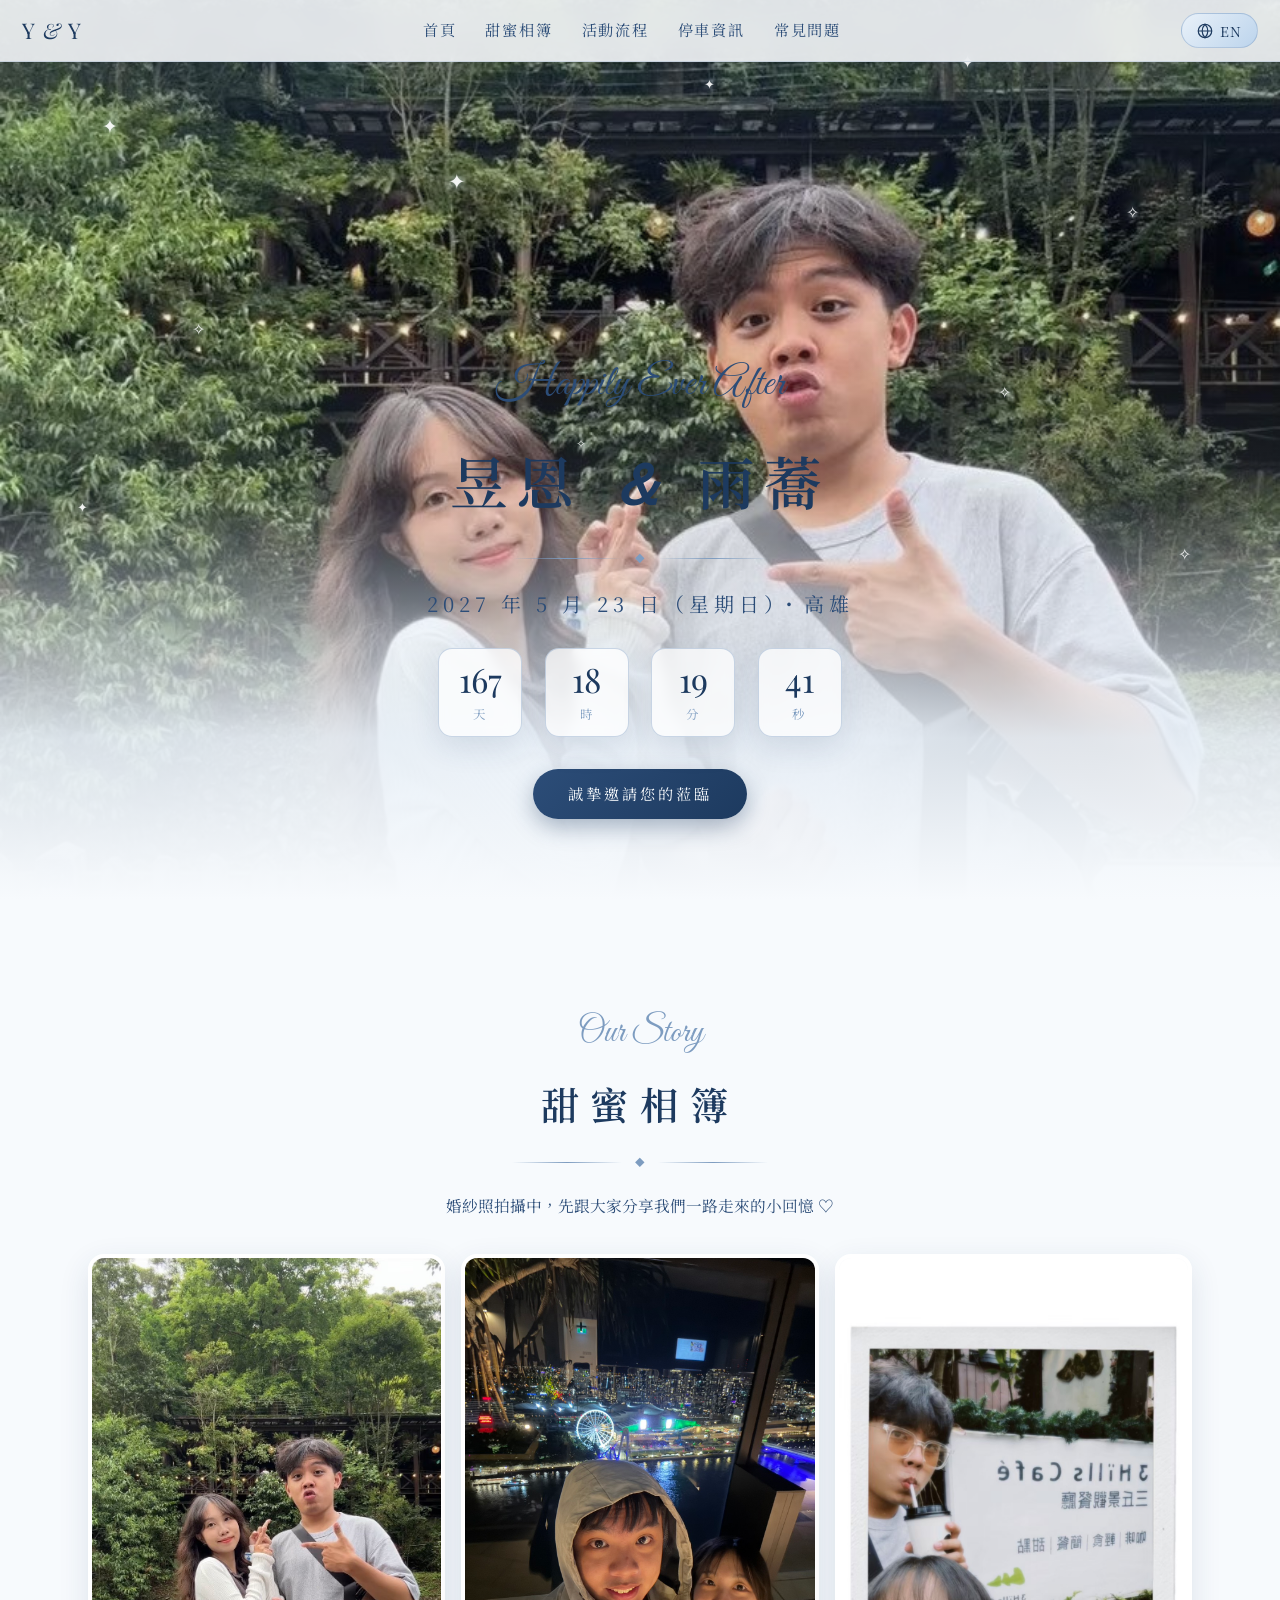
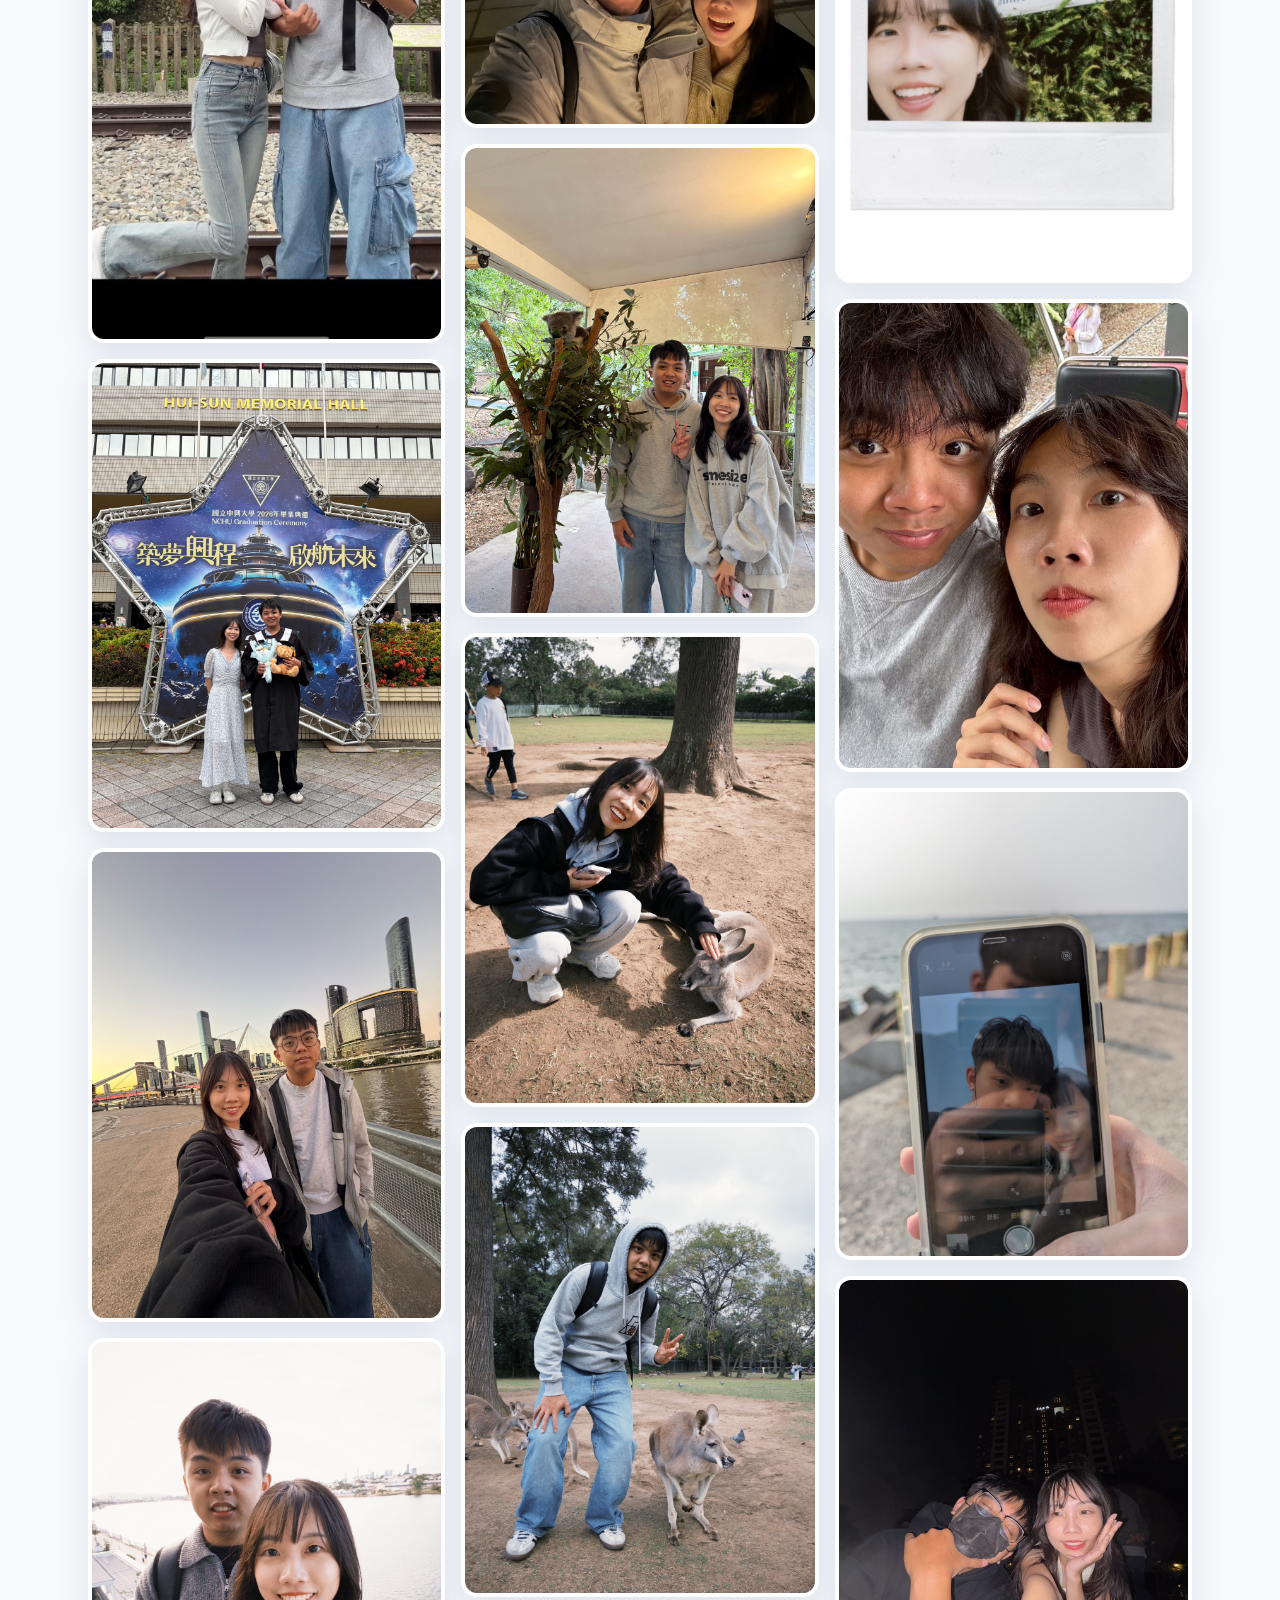
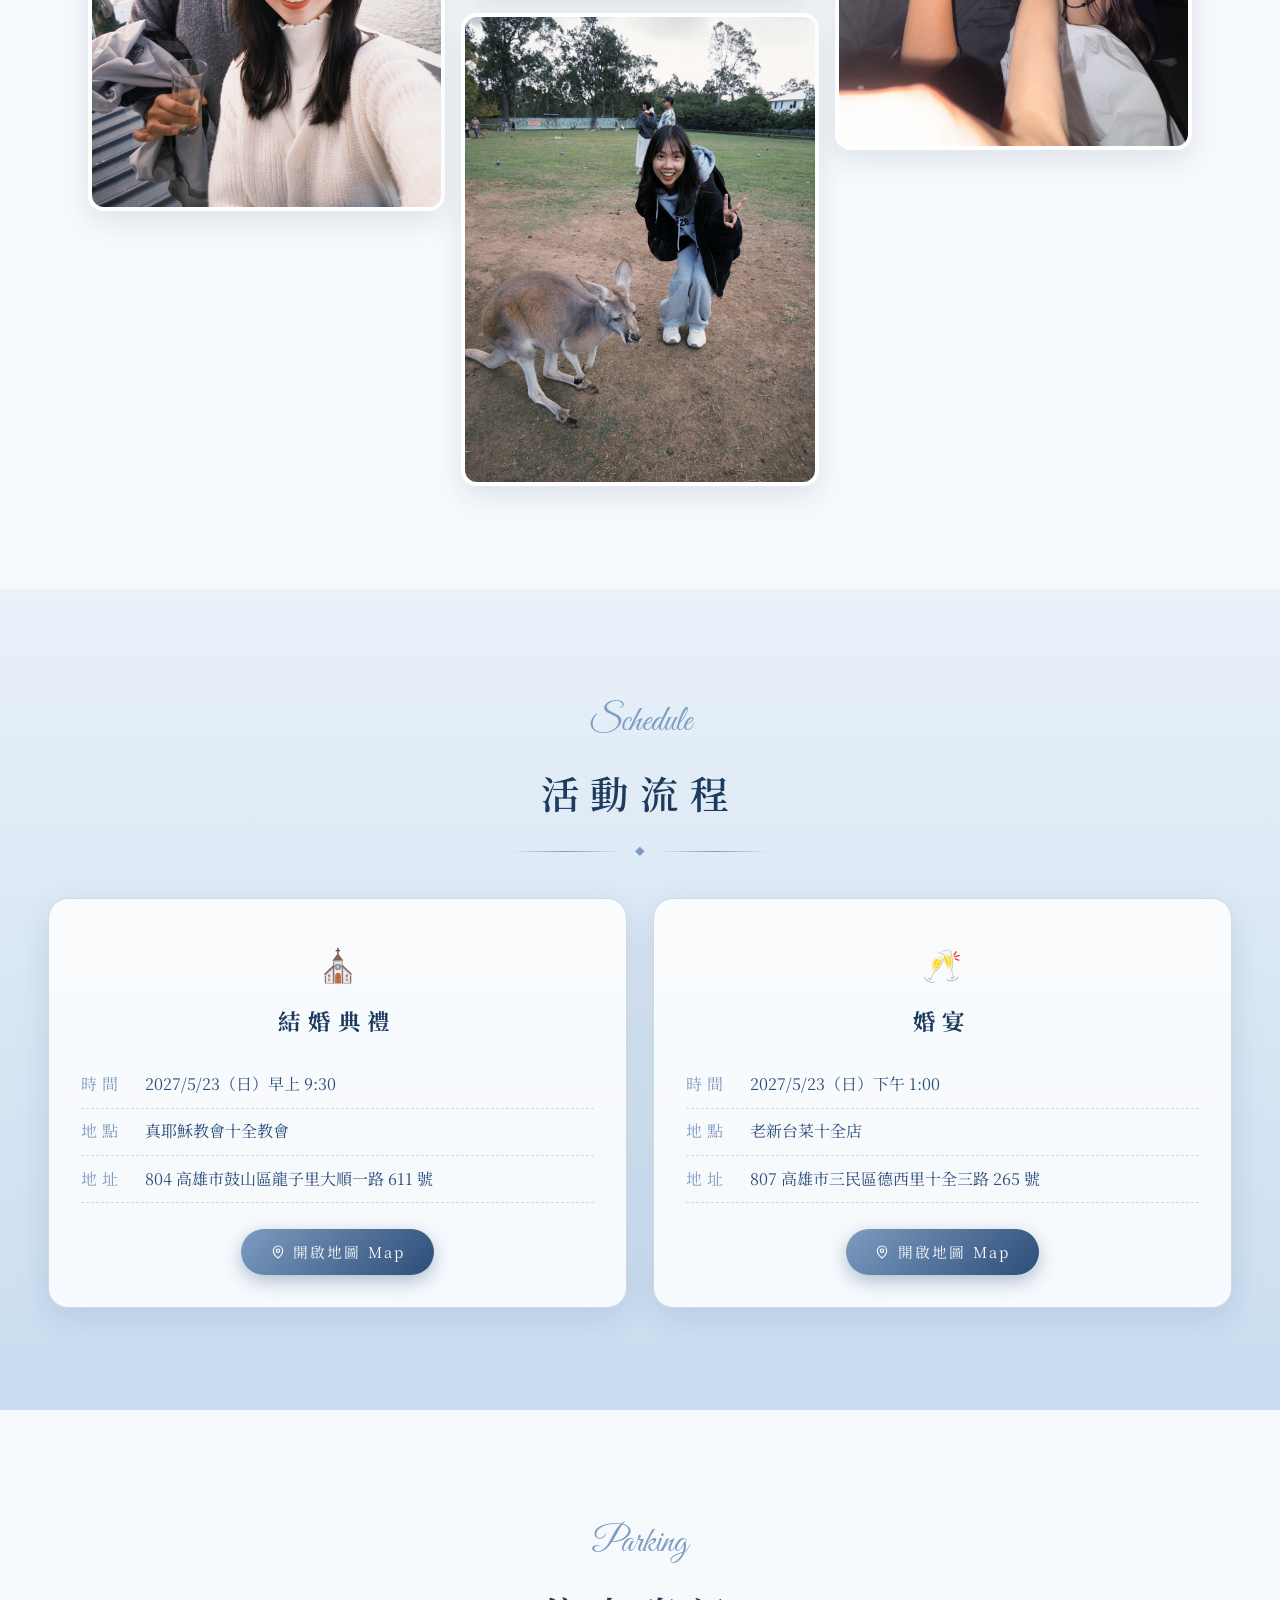
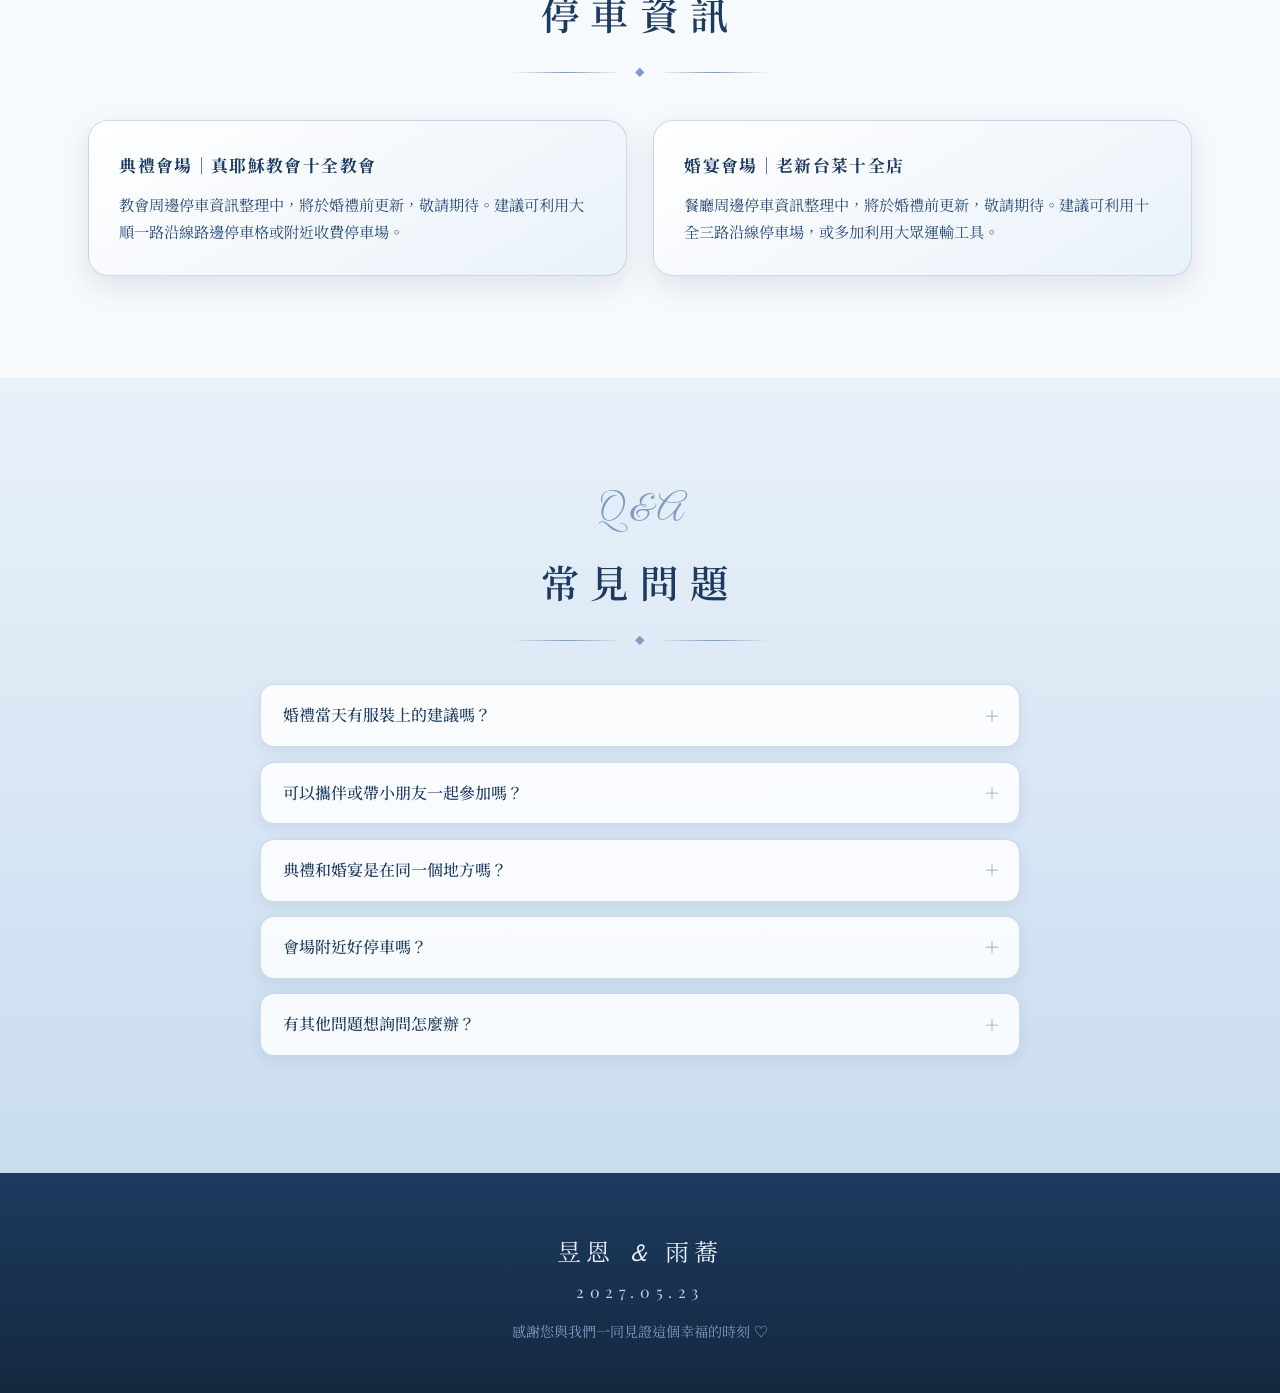
==== index.html @ c175f7f4 "Wedding website: Cinderella dreamy-blue theme, zh/en bilingual Co-Authored-By: Claude Fable 5 <norep" ====
<!DOCTYPE html>
<html lang="zh-Hant">
<head>
  <meta charset="UTF-8">
  <meta name="viewport" content="width=device-width, initial-scale=1.0">
  <title>昱恩 ＆ 雨蕎 | 我們的婚禮</title>
  <link rel="preconnect" href="https://fonts.googleapis.com">
  <link rel="preconnect" href="https://fonts.gstatic.com" crossorigin>
  <link href="https://fonts.googleapis.com/css2?family=Playfair+Display:ital,wght@0,400;0,600;1,400&family=Great+Vibes&family=Noto+Serif+TC:wght@400;500;700&display=swap" rel="stylesheet">
  <link rel="stylesheet" href="style.css">
</head>
<body>

  <!-- ══════════ 導覽列 ══════════ -->
  <header class="nav" id="top">
    <a class="nav-monogram" href="#home">Y <span class="amp">&amp;</span> Y</a>

    <nav class="nav-links" id="navLinks">
      <a href="#home" data-i18n="nav.home">首頁</a>
      <a href="#gallery" data-i18n="nav.gallery">甜蜜相簿</a>
      <a href="#events" data-i18n="nav.events">活動流程</a>
      <a href="#parking" data-i18n="nav.parking">停車資訊</a>
      <a href="#faq" data-i18n="nav.faq">常見問題</a>
    </nav>

    <div class="nav-right">
      <button class="lang-btn" id="langBtn" aria-label="切換語言 / Switch language">
        <svg viewBox="0 0 24 24" width="18" height="18" fill="none" stroke="currentColor" stroke-width="1.6">
          <circle cx="12" cy="12" r="9"/>
          <path d="M3 12h18M12 3c2.5 2.6 3.8 5.7 3.8 9S14.5 18.4 12 21c-2.5-2.6-3.8-5.7-3.8-9S9.5 5.6 12 3z"/>
        </svg>
        <span id="langLabel">EN</span>
      </button>
      <button class="menu-btn" id="menuBtn" aria-expanded="false">
        <span data-i18n="nav.menu">選單</span>
        <svg viewBox="0 0 24 24" width="18" height="18" fill="none" stroke="currentColor" stroke-width="1.8" stroke-linecap="round">
          <path d="M4 7h16M4 12h16M4 17h16"/>
        </svg>
      </button>
    </div>
  </header>

  <!-- ══════════ 首頁 ══════════ -->
  <section class="hero" id="home">
    <div class="hero-photo"></div>
    <div class="hero-veil"></div>
    <div class="sparkles" aria-hidden="true">
      <span>✦</span><span>✧</span><span>✦</span><span>✧</span><span>✦</span>
      <span>✧</span><span>✦</span><span>✧</span><span>✦</span><span>✧</span>
    </div>

    <div class="hero-content">
      <p class="hero-script" data-i18n="hero.script">Happily Ever After</p>
      <h1 class="hero-names"><span data-i18n="hero.groom">昱恩</span> <span class="amp">＆</span> <span data-i18n="hero.bride">雨蕎</span></h1>
      <div class="hero-divider" aria-hidden="true">
        <span class="line"></span><span class="gem">◆</span><span class="line"></span>
      </div>
      <p class="hero-date" data-i18n="hero.date">2027 年 5 月 23 日（星期日）・高雄</p>

      <div class="countdown" id="countdown" aria-label="倒數計時">
        <div class="cd-cell"><span class="cd-num" id="cdDays">—</span><span class="cd-label" data-i18n="cd.days">天</span></div>
        <div class="cd-cell"><span class="cd-num" id="cdHours">—</span><span class="cd-label" data-i18n="cd.hours">時</span></div>
        <div class="cd-cell"><span class="cd-num" id="cdMins">—</span><span class="cd-label" data-i18n="cd.mins">分</span></div>
        <div class="cd-cell"><span class="cd-num" id="cdSecs">—</span><span class="cd-label" data-i18n="cd.secs">秒</span></div>
      </div>

      <a class="hero-cta" href="#events" data-i18n="hero.cta">誠摯邀請您的蒞臨</a>
    </div>
  </section>

  <!-- ══════════ 甜蜜相簿 ══════════ -->
  <section class="section" id="gallery">
    <p class="section-script">Our Story</p>
    <h2 class="section-title" data-i18n="gallery.title">甜蜜相簿</h2>
    <div class="section-divider" aria-hidden="true"><span class="line"></span><span class="gem">◆</span><span class="line"></span></div>
    <p class="section-note" data-i18n="gallery.note">婚紗照拍攝中，先跟大家分享我們一路走來的小回憶 ♡</p>

    <div class="gallery-grid">
      <figure><img src="images/首頁.jpg" alt="合照" loading="lazy"></figure>
      <figure><img src="images/S__28868647.jpg" alt="合照" loading="lazy"></figure>
      <figure><img src="images/S__28868648.jpg" alt="合照" loading="lazy"></figure>
      <figure><img src="images/S__28868649.jpg" alt="合照" loading="lazy"></figure>
      <figure><img src="images/S__28868650.jpg" alt="合照" loading="lazy"></figure>
      <figure><img src="images/S__28868651.jpg" alt="合照" loading="lazy"></figure>
      <figure><img src="images/S__28868652.jpg" alt="合照" loading="lazy"></figure>
      <figure><img src="images/S__28868653.jpg" alt="合照" loading="lazy"></figure>
      <figure><img src="images/S__28868654.jpg" alt="合照" loading="lazy"></figure>
      <figure><img src="images/S__28868656.jpg" alt="合照" loading="lazy"></figure>
      <figure><img src="images/S__28868657.jpg" alt="合照" loading="lazy"></figure>
      <figure><img src="images/S__28868659.jpg" alt="合照" loading="lazy"></figure>
      <figure><img src="images/S__28868644.jpg" alt="合照" loading="lazy"></figure>
    </div>
  </section>

  <!-- ══════════ 活動流程 ══════════ -->
  <section class="section section-tinted" id="events">
    <p class="section-script">Schedule</p>
    <h2 class="section-title" data-i18n="events.title">活動流程</h2>
    <div class="section-divider" aria-hidden="true"><span class="line"></span><span class="gem">◆</span><span class="line"></span></div>

    <div class="event-cards">
      <article class="event-card">
        <div class="event-icon" aria-hidden="true">⛪</div>
        <h3 data-i18n="events.ceremony.title">結婚典禮</h3>
        <dl>
          <div class="event-row">
            <dt data-i18n="events.label.time">時間</dt>
            <dd data-i18n="events.ceremony.time">2027/5/23（日）早上 9:30</dd>
          </div>
          <div class="event-row">
            <dt data-i18n="events.label.place">地點</dt>
            <dd data-i18n="events.ceremony.place">真耶穌教會十全教會</dd>
          </div>
          <div class="event-row">
            <dt data-i18n="events.label.addr">地址</dt>
            <dd data-i18n="events.ceremony.addr">804 高雄市鼓山區龍子里大順一路 611 號</dd>
          </div>
        </dl>
        <a class="map-btn" target="_blank" rel="noopener"
           href="https://www.google.com/maps/search/?api=1&query=%E7%9C%9F%E8%80%B6%E7%A9%8C%E6%95%99%E6%9C%83%E5%8D%81%E5%85%A8%E6%95%99%E6%9C%83">
          <svg viewBox="0 0 24 24" width="16" height="16" fill="none" stroke="currentColor" stroke-width="1.8" stroke-linecap="round" stroke-linejoin="round">
            <path d="M12 21s-7-5.5-7-11a7 7 0 0 1 14 0c0 5.5-7 11-7 11z"/><circle cx="12" cy="10" r="2.5"/>
          </svg>
          <span data-i18n="events.map">開啟地圖 Map</span>
        </a>
      </article>

      <article class="event-card">
        <div class="event-icon" aria-hidden="true">🥂</div>
        <h3 data-i18n="events.banquet.title">婚宴</h3>
        <dl>
          <div class="event-row">
            <dt data-i18n="events.label.time">時間</dt>
            <dd data-i18n="events.banquet.time">2027/5/23（日）下午 1:00</dd>
          </div>
          <div class="event-row">
            <dt data-i18n="events.label.place">地點</dt>
            <dd data-i18n="events.banquet.place">老新台菜十全店</dd>
          </div>
          <div class="event-row">
            <dt data-i18n="events.label.addr">地址</dt>
            <dd data-i18n="events.banquet.addr">807 高雄市三民區德西里十全三路 265 號</dd>
          </div>
        </dl>
        <a class="map-btn" target="_blank" rel="noopener"
           href="https://www.google.com/maps/search/?api=1&query=%E8%80%81%E6%96%B0%E5%8F%B0%E8%8F%9C%E5%8D%81%E5%85%A8%E5%BA%97">
          <svg viewBox="0 0 24 24" width="16" height="16" fill="none" stroke="currentColor" stroke-width="1.8" stroke-linecap="round" stroke-linejoin="round">
            <path d="M12 21s-7-5.5-7-11a7 7 0 0 1 14 0c0 5.5-7 11-7 11z"/><circle cx="12" cy="10" r="2.5"/>
          </svg>
          <span data-i18n="events.map">開啟地圖 Map</span>
        </a>
      </article>
    </div>
  </section>

  <!-- ══════════ 停車資訊 ══════════ -->
  <section class="section" id="parking">
    <p class="section-script">Parking</p>
    <h2 class="section-title" data-i18n="parking.title">停車資訊</h2>
    <div class="section-divider" aria-hidden="true"><span class="line"></span><span class="gem">◆</span><span class="line"></span></div>

    <div class="parking-cards">
      <article class="parking-card">
        <h3 data-i18n="parking.church.title">典禮會場｜真耶穌教會十全教會</h3>
        <p data-i18n="parking.church.body">教會周邊停車資訊整理中，將於婚禮前更新，敬請期待。建議可利用大順一路沿線路邊停車格或附近收費停車場。</p>
      </article>
      <article class="parking-card">
        <h3 data-i18n="parking.rest.title">婚宴會場｜老新台菜十全店</h3>
        <p data-i18n="parking.rest.body">餐廳周邊停車資訊整理中，將於婚禮前更新，敬請期待。建議可利用十全三路沿線停車場，或多加利用大眾運輸工具。</p>
      </article>
    </div>
  </section>

  <!-- ══════════ 常見問題 ══════════ -->
  <section class="section section-tinted" id="faq">
    <p class="section-script">Q &amp; A</p>
    <h2 class="section-title" data-i18n="faq.title">常見問題</h2>
    <div class="section-divider" aria-hidden="true"><span class="line"></span><span class="gem">◆</span><span class="line"></span></div>

    <div class="faq-list">
      <details class="faq-item">
        <summary data-i18n="faq.q1">婚禮當天有服裝上的建議嗎？</summary>
        <p data-i18n="faq.a1">穿著整潔、舒適的半正式服裝即可。若願意搭配我們的主題色（藍色系）出席，我們會非常開心！</p>
      </details>
      <details class="faq-item">
        <summary data-i18n="faq.q2">可以攜伴或帶小朋友一起參加嗎？</summary>
        <p data-i18n="faq.a2">當然歡迎！為了方便安排席次，再麻煩您事先告知出席人數，謝謝。</p>
      </details>
      <details class="faq-item">
        <summary data-i18n="faq.q3">典禮和婚宴是在同一個地方嗎？</summary>
        <p data-i18n="faq.a3">不是喔！早上的結婚典禮在真耶穌教會十全教會，中午的婚宴在老新台菜十全店，兩地車程約 10 分鐘，詳細地址請見「活動流程」。</p>
      </details>
      <details class="faq-item">
        <summary data-i18n="faq.q4">會場附近好停車嗎？</summary>
        <p data-i18n="faq.a4">兩個會場周邊的停車資訊我們正在整理中，會在婚禮前更新於「停車資訊」頁面，敬請留意。</p>
      </details>
      <details class="faq-item">
        <summary data-i18n="faq.q5">有其他問題想詢問怎麼辦？</summary>
        <p data-i18n="faq.a5">歡迎直接私訊新人，我們會盡快回覆您！</p>
      </details>
    </div>
  </section>

  <!-- ══════════ 頁尾 ══════════ -->
  <footer class="footer">
    <p class="footer-names"><span data-i18n="hero.groom">昱恩</span> <span class="amp">＆</span> <span data-i18n="hero.bride">雨蕎</span></p>
    <p class="footer-date">2027.05.23</p>
    <p class="footer-note" data-i18n="footer.note">感謝您與我們一同見證這個幸福的時刻 ♡</p>
  </footer>

  <!-- 燈箱 -->
  <div class="lightbox" id="lightbox" hidden>
    <button class="lightbox-close" id="lightboxClose" aria-label="關閉">✕</button>
    <img id="lightboxImg" src="" alt="放大照片">
  </div>

  <script src="script.js"></script>
</body>
</html>
---- style.css ----
/* ═══════════════════════════════════════════════
   仙度瑞拉夢幻藍 — 婚禮網站
   寶寶藍 / 霧霾藍 / 銀白 / 深海藍
   ═══════════════════════════════════════════════ */

:root {
  --deep: #1d3a5f;        /* 深海藍 */
  --navy: #2c4d78;
  --dusty: #7d9cc0;       /* 霧霾藍 */
  --baby: #bcd4ec;        /* 寶寶藍 */
  --ice: #e9f1f9;
  --silver: #f7fafd;      /* 銀白 */
  --shine: #ffffff;
  --shadow: 0 10px 30px rgba(29, 58, 95, 0.12);
  --serif-en: "Playfair Display", serif;
  --serif-tc: "Noto Serif TC", serif;
  --script: "Great Vibes", cursive;
}

* { margin: 0; padding: 0; box-sizing: border-box; }

html { scroll-behavior: smooth; }

body {
  font-family: var(--serif-tc);
  color: var(--deep);
  background: var(--silver);
  line-height: 1.8;
}

.amp { font-family: var(--serif-en); font-style: italic; }

/* ── 導覽列 ─────────────────────────────── */
.nav {
  position: fixed;
  top: 0; left: 0; right: 0;
  z-index: 100;
  display: flex;
  align-items: center;
  justify-content: space-between;
  gap: 1rem;
  padding: 0.7rem 1.4rem;
  background: rgba(247, 250, 253, 0.88);
  backdrop-filter: blur(12px);
  border-bottom: 1px solid rgba(125, 156, 192, 0.25);
}

.nav-monogram {
  font-family: var(--serif-en);
  font-size: 1.35rem;
  letter-spacing: 0.08em;
  color: var(--deep);
  text-decoration: none;
  white-space: nowrap;
}

.nav-links {
  display: flex;
  gap: 1.8rem;
}

.nav-links a {
  color: var(--navy);
  text-decoration: none;
  font-size: 0.95rem;
  letter-spacing: 0.12em;
  padding: 0.2rem 0;
  border-bottom: 1.5px solid transparent;
  transition: color 0.25s, border-color 0.25s;
}

.nav-links a:hover {
  color: var(--deep);
  border-bottom-color: var(--dusty);
}

.nav-right { display: flex; align-items: center; gap: 0.6rem; }

.lang-btn, .menu-btn {
  display: inline-flex;
  align-items: center;
  gap: 0.35rem;
  font-family: var(--serif-tc);
  font-size: 0.85rem;
  letter-spacing: 0.08em;
  color: var(--deep);
  background: linear-gradient(135deg, var(--ice), var(--baby));
  border: 1px solid rgba(125, 156, 192, 0.45);
  border-radius: 999px;
  padding: 0.4rem 0.9rem;
  cursor: pointer;
  transition: box-shadow 0.25s, transform 0.25s;
}

.lang-btn:hover, .menu-btn:hover {
  box-shadow: 0 4px 14px rgba(125, 156, 192, 0.35);
  transform: translateY(-1px);
}

.menu-btn { display: none; }

/* ── 首頁 Hero ──────────────────────────── */
.hero {
  position: relative;
  min-height: 100svh;
  display: flex;
  align-items: flex-end;
  justify-content: center;
  overflow: hidden;
}

.hero-photo {
  position: absolute;
  inset: 0;
  background: url("images/首頁.jpg") center 30% / cover no-repeat;
}

.hero-veil {
  position: absolute;
  inset: 0;
  background:
    linear-gradient(to bottom,
      rgba(29, 58, 95, 0.35) 0%,
      rgba(29, 58, 95, 0.05) 30%,
      rgba(188, 212, 236, 0.15) 55%,
      rgba(233, 241, 249, 0.92) 82%,
      var(--silver) 100%);
}

.sparkles span {
  position: absolute;
  color: rgba(255, 255, 255, 0.9);
  text-shadow: 0 0 8px rgba(188, 212, 236, 0.9);
  animation: twinkle 3.2s ease-in-out infinite;
  font-size: 1rem;
}

.sparkles span:nth-child(1)  { top: 12%; left: 8%;  animation-delay: 0s;   font-size: 1.2rem; }
.sparkles span:nth-child(2)  { top: 22%; left: 88%; animation-delay: 0.5s; }
.sparkles span:nth-child(3)  { top: 8%;  left: 55%; animation-delay: 1s;   font-size: 0.8rem; }
.sparkles span:nth-child(4)  { top: 35%; left: 15%; animation-delay: 1.4s; }
.sparkles span:nth-child(5)  { top: 18%; left: 35%; animation-delay: 2s;   font-size: 1.3rem; }
.sparkles span:nth-child(6)  { top: 42%; left: 78%; animation-delay: 0.8s; }
.sparkles span:nth-child(7)  { top: 55%; left: 6%;  animation-delay: 1.7s; font-size: 0.8rem; }
.sparkles span:nth-child(8)  { top: 60%; left: 92%; animation-delay: 2.4s; }
.sparkles span:nth-child(9)  { top: 5%;  left: 75%; animation-delay: 2.8s; font-size: 1.1rem; }
.sparkles span:nth-child(10) { top: 48%; left: 45%; animation-delay: 1.2s; font-size: 0.75rem; }

@keyframes twinkle {
  0%, 100% { opacity: 0.15; transform: scale(0.8); }
  50%      { opacity: 1;    transform: scale(1.15); }
}

.hero-content {
  position: relative;
  z-index: 2;
  text-align: center;
  padding: 0 1.5rem 9vh;
  width: 100%;
}

.hero-script {
  font-family: var(--script);
  font-size: clamp(1.8rem, 4vw, 2.6rem);
  color: var(--navy);
  margin-bottom: 0.4rem;
}

.hero-names {
  font-family: var(--serif-tc);
  font-weight: 600;
  font-size: clamp(2.2rem, 6vw, 3.6rem);
  letter-spacing: 0.15em;
  color: var(--deep);
}

.hero-divider, .section-divider {
  display: flex;
  align-items: center;
  justify-content: center;
  gap: 0.8rem;
  margin: 1rem auto 1.2rem;
}

.hero-divider .line, .section-divider .line {
  width: clamp(50px, 10vw, 110px);
  height: 1px;
  background: linear-gradient(90deg, transparent, var(--dusty), transparent);
}

.hero-divider .gem, .section-divider .gem {
  color: var(--dusty);
  font-size: 0.6rem;
}

.hero-date {
  font-size: clamp(1rem, 2.4vw, 1.25rem);
  letter-spacing: 0.25em;
  color: var(--navy);
}

/* 倒數計時 */
.countdown {
  display: flex;
  justify-content: center;
  gap: clamp(0.6rem, 2.5vw, 1.4rem);
  margin: 1.6rem 0;
}

.cd-cell {
  min-width: clamp(62px, 9vw, 84px);
  padding: 0.7rem 0.4rem 0.55rem;
  background: rgba(255, 255, 255, 0.75);
  border: 1px solid rgba(125, 156, 192, 0.4);
  border-radius: 14px;
  box-shadow: var(--shadow);
  backdrop-filter: blur(6px);
}

.cd-num {
  display: block;
  font-family: var(--serif-en);
  font-size: clamp(1.5rem, 3.6vw, 2.1rem);
  line-height: 1.15;
  color: var(--deep);
}

.cd-label {
  font-size: 0.78rem;
  letter-spacing: 0.2em;
  color: var(--dusty);
}

.hero-cta {
  display: inline-block;
  margin-top: 0.4rem;
  padding: 0.7rem 2.2rem;
  color: var(--silver);
  background: linear-gradient(135deg, var(--navy), var(--deep));
  border-radius: 999px;
  text-decoration: none;
  letter-spacing: 0.2em;
  font-size: 0.95rem;
  box-shadow: 0 8px 22px rgba(29, 58, 95, 0.35);
  transition: transform 0.25s, box-shadow 0.25s;
}

.hero-cta:hover {
  transform: translateY(-2px);
  box-shadow: 0 12px 28px rgba(29, 58, 95, 0.45);
}

/* ── 區塊共用 ───────────────────────────── */
.section {
  padding: clamp(4rem, 8vw, 6.5rem) clamp(1.2rem, 5vw, 3rem);
  max-width: 1200px;
  margin: 0 auto;
  text-align: center;
}

.section-tinted {
  max-width: none;
  background: linear-gradient(180deg, var(--ice) 0%, var(--baby) 140%);
}

.section-tinted > * { max-width: 1200px; margin-left: auto; margin-right: auto; }

.section-script {
  font-family: var(--script);
  font-size: clamp(1.6rem, 3.5vw, 2.2rem);
  color: var(--dusty);
}

.section-title {
  font-size: clamp(1.7rem, 4vw, 2.4rem);
  font-weight: 600;
  letter-spacing: 0.3em;
  margin-top: 0.2rem;
}

.section-note {
  color: var(--navy);
  margin-bottom: 2.2rem;
  font-size: 0.98rem;
}

/* ── 相簿 ──────────────────────────────── */
.gallery-grid {
  columns: 3 260px;
  column-gap: 1rem;
  margin-top: 2rem;
}

.gallery-grid figure {
  break-inside: avoid;
  margin-bottom: 1rem;
  border-radius: 16px;
  overflow: hidden;
  border: 4px solid #fff;
  box-shadow: var(--shadow);
  cursor: zoom-in;
  transition: transform 0.3s, box-shadow 0.3s;
}

.gallery-grid figure:hover {
  transform: translateY(-4px) scale(1.01);
  box-shadow: 0 16px 36px rgba(29, 58, 95, 0.22);
}

.gallery-grid img {
  display: block;
  width: 100%;
  height: auto;
}

/* ── 活動流程 ───────────────────────────── */
.event-cards {
  display: grid;
  grid-template-columns: repeat(auto-fit, minmax(290px, 1fr));
  gap: 1.6rem;
  margin-top: 2.4rem;
  text-align: left;
}

.event-card {
  background: rgba(255, 255, 255, 0.82);
  border: 1px solid rgba(125, 156, 192, 0.35);
  border-radius: 20px;
  padding: 2.2rem 2rem 2rem;
  box-shadow: var(--shadow);
  display: flex;
  flex-direction: column;
}

.event-icon { font-size: 2rem; text-align: center; }

.event-card h3 {
  text-align: center;
  font-size: 1.4rem;
  letter-spacing: 0.35em;
  margin: 0.5rem 0 1.3rem;
  color: var(--deep);
}

.event-row {
  display: flex;
  gap: 1rem;
  padding: 0.55rem 0;
  border-bottom: 1px dashed rgba(125, 156, 192, 0.35);
}

.event-row dt {
  flex: 0 0 3em;
  color: var(--dusty);
  letter-spacing: 0.3em;
}

.event-row dd { color: var(--navy); }

.map-btn {
  align-self: center;
  display: inline-flex;
  align-items: center;
  gap: 0.45rem;
  margin-top: 1.6rem;
  padding: 0.6rem 1.8rem;
  color: var(--silver);
  background: linear-gradient(135deg, var(--dusty), var(--navy));
  border-radius: 999px;
  text-decoration: none;
  letter-spacing: 0.15em;
  font-size: 0.92rem;
  box-shadow: 0 6px 18px rgba(44, 77, 120, 0.35);
  transition: transform 0.25s, box-shadow 0.25s;
}

.map-btn:hover {
  transform: translateY(-2px);
  box-shadow: 0 10px 24px rgba(44, 77, 120, 0.45);
}

/* ── 停車資訊 ───────────────────────────── */
.parking-cards {
  display: grid;
  grid-template-columns: repeat(auto-fit, minmax(290px, 1fr));
  gap: 1.6rem;
  margin-top: 2.4rem;
  text-align: left;
}

.parking-card {
  background: linear-gradient(150deg, #fff 0%, var(--ice) 100%);
  border: 1px solid rgba(125, 156, 192, 0.35);
  border-radius: 20px;
  padding: 1.8rem 1.9rem;
  box-shadow: var(--shadow);
}

.parking-card h3 {
  font-size: 1.05rem;
  letter-spacing: 0.08em;
  margin-bottom: 0.7rem;
  color: var(--deep);
}

.parking-card p { color: var(--navy); font-size: 0.95rem; }

/* ── 常見問題 ───────────────────────────── */
.faq-list {
  max-width: 760px;
  margin: 2.2rem auto 0;
  text-align: left;
}

.faq-item {
  background: rgba(255, 255, 255, 0.85);
  border: 1px solid rgba(125, 156, 192, 0.35);
  border-radius: 14px;
  margin-bottom: 0.9rem;
  box-shadow: 0 4px 14px rgba(29, 58, 95, 0.08);
  overflow: hidden;
}

.faq-item summary {
  cursor: pointer;
  list-style: none;
  padding: 1rem 3rem 1rem 1.4rem;
  font-weight: 500;
  color: var(--deep);
  position: relative;
}

.faq-item summary::-webkit-details-marker { display: none; }

.faq-item summary::after {
  content: "＋";
  position: absolute;
  right: 1.2rem;
  top: 50%;
  transform: translateY(-50%);
  color: var(--dusty);
  transition: transform 0.25s;
}

.faq-item[open] summary::after { content: "－"; }

.faq-item p {
  padding: 0 1.4rem 1.2rem;
  color: var(--navy);
  font-size: 0.95rem;
}

/* ── 頁尾 ──────────────────────────────── */
.footer {
  text-align: center;
  padding: 3.5rem 1.5rem 3rem;
  background: linear-gradient(180deg, var(--deep), #14293f);
  color: var(--ice);
}

.footer-names {
  font-size: 1.5rem;
  letter-spacing: 0.2em;
}

.footer-date {
  font-family: var(--serif-en);
  letter-spacing: 0.35em;
  color: var(--baby);
  margin: 0.3rem 0 0.8rem;
}

.footer-note { font-size: 0.88rem; color: var(--dusty); }

/* ── 燈箱 ──────────────────────────────── */
.lightbox {
  position: fixed;
  inset: 0;
  z-index: 200;
  background: rgba(20, 41, 63, 0.92);
  display: flex;
  align-items: center;
  justify-content: center;
  padding: 4vh 4vw;
}

.lightbox[hidden] { display: none; }

.lightbox img {
  max-width: 100%;
  max-height: 100%;
  border-radius: 12px;
  box-shadow: 0 20px 60px rgba(0, 0, 0, 0.5);
}

.lightbox-close {
  position: absolute;
  top: 1.2rem;
  right: 1.5rem;
  font-size: 1.4rem;
  color: var(--ice);
  background: none;
  border: none;
  cursor: pointer;
}

/* ── 手機版 ─────────────────────────────── */
@media (max-width: 820px) {
  .menu-btn { display: inline-flex; }

  .nav-links {
    position: absolute;
    top: 100%;
    left: 0;
    right: 0;
    flex-direction: column;
    gap: 0;
    background: rgba(247, 250, 253, 0.97);
    backdrop-filter: blur(12px);
    border-bottom: 1px solid rgba(125, 156, 192, 0.3);
    max-height: 0;
    overflow: hidden;
    transition: max-height 0.35s ease;
  }

  .nav-links.open { max-height: 320px; }

  .nav-links a {
    padding: 0.9rem 1.6rem;
    border-bottom: 1px solid rgba(125, 156, 192, 0.18);
  }
}
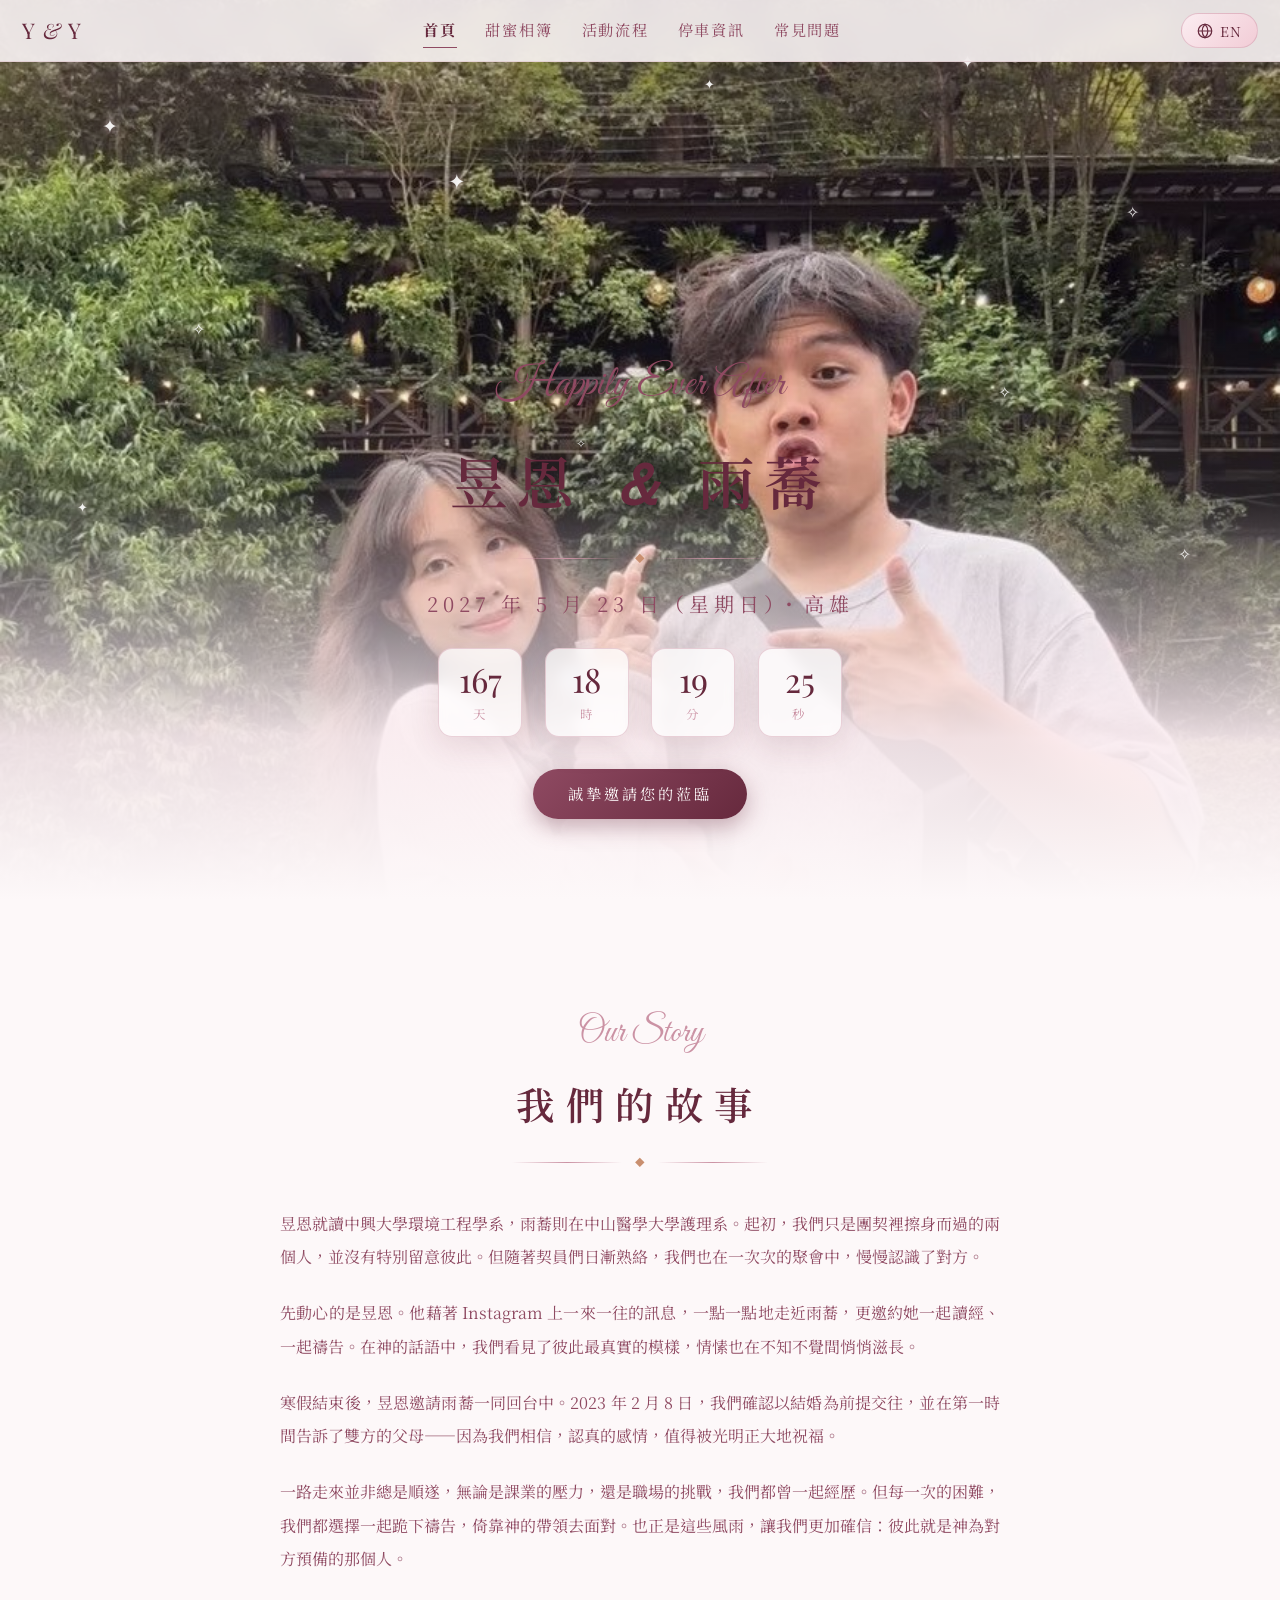
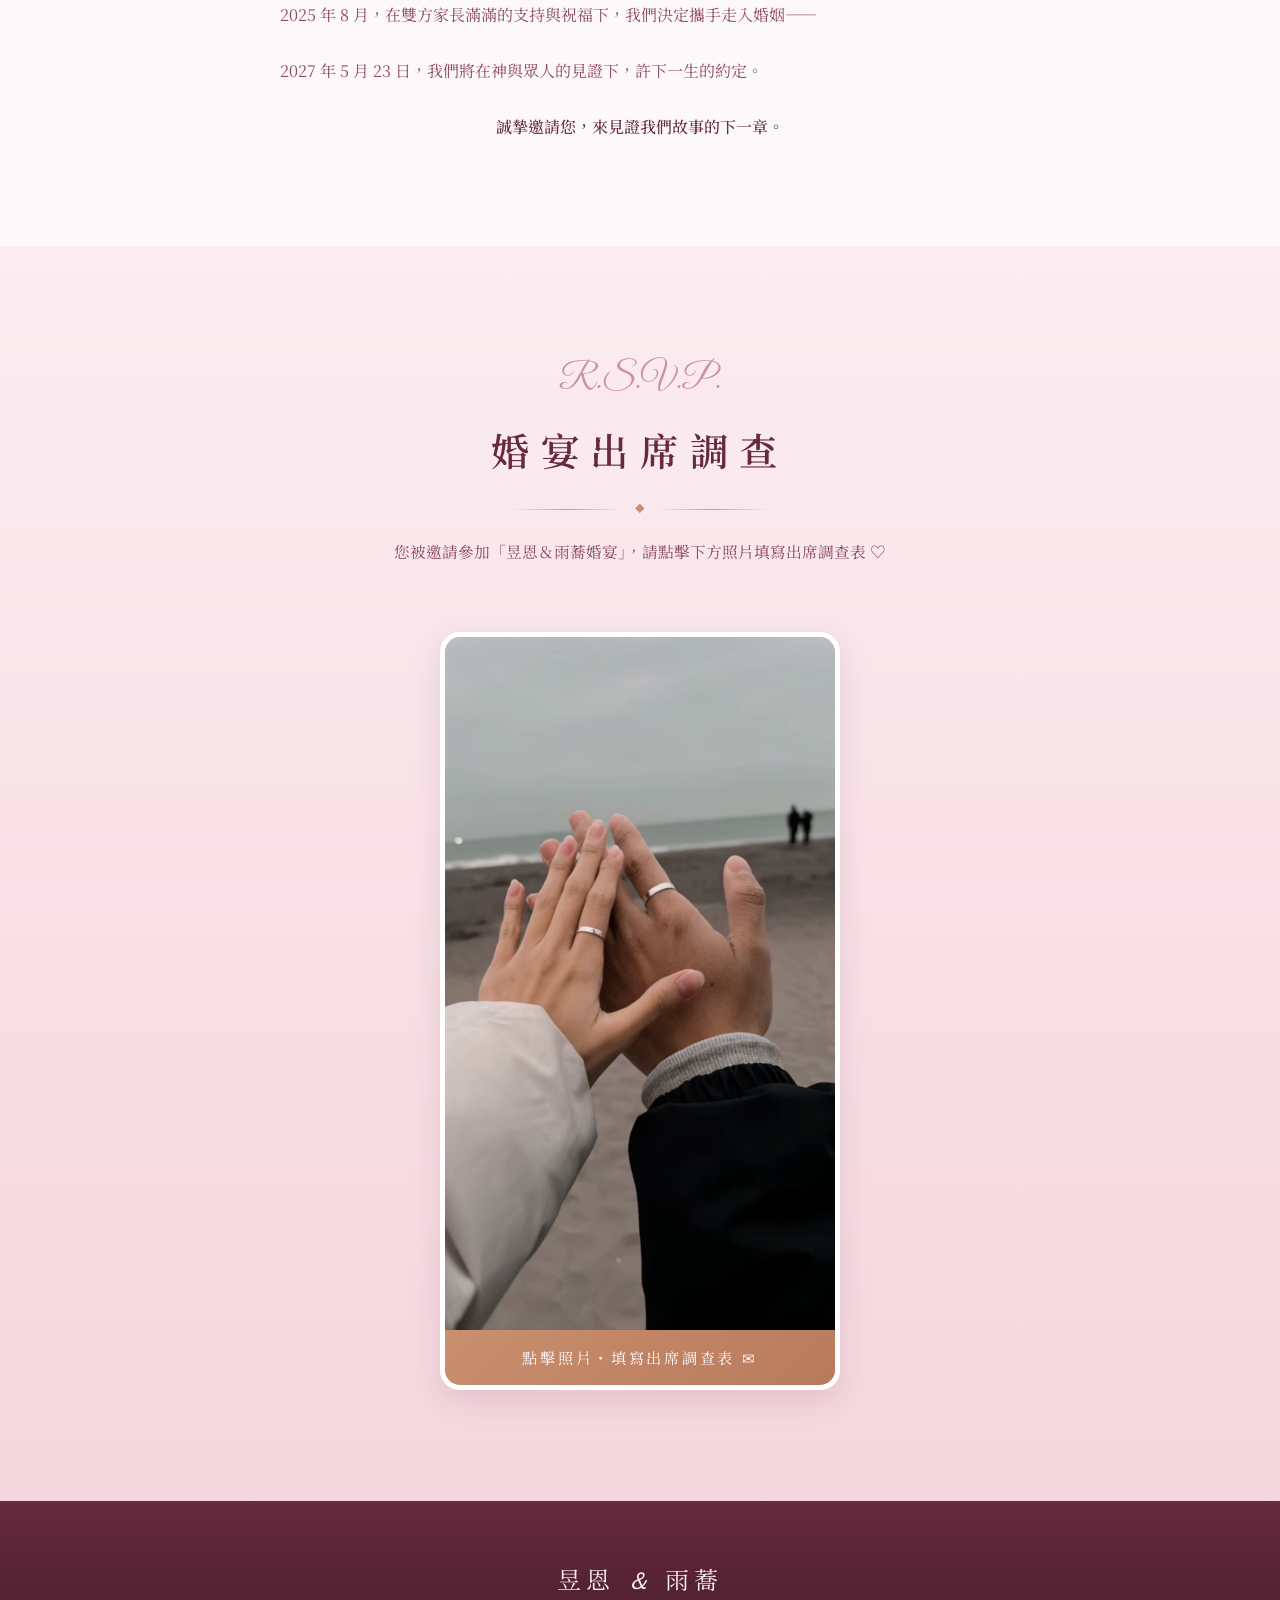
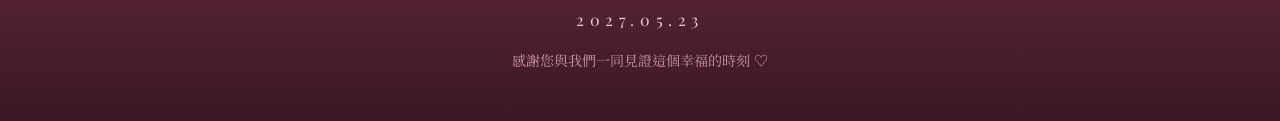
==== commit e3809da5: "Sleeping Beauty pink theme + Our Story and RSVP sections on home Palette swapped to honey pink / lig" ====
--- a/index.html
+++ b/index.html
@@ -13,14 +13,14 @@
 
   <!-- ══════════ 導覽列 ══════════ -->
   <header class="nav" id="top">
-    <a class="nav-monogram" href="#home">Y <span class="amp">&amp;</span> Y</a>
+    <a class="nav-monogram" href="index.html">Y <span class="amp">&amp;</span> Y</a>
 
     <nav class="nav-links" id="navLinks">
-      <a href="#home" data-i18n="nav.home">首頁</a>
-      <a href="#gallery" data-i18n="nav.gallery">甜蜜相簿</a>
-      <a href="#events" data-i18n="nav.events">活動流程</a>
-      <a href="#parking" data-i18n="nav.parking">停車資訊</a>
-      <a href="#faq" data-i18n="nav.faq">常見問題</a>
+      <a href="index.html" data-i18n="nav.home">首頁</a>
+      <a href="gallery.html" data-i18n="nav.gallery">甜蜜相簿</a>
+      <a href="events.html" data-i18n="nav.events">活動流程</a>
+      <a href="parking.html" data-i18n="nav.parking">停車資訊</a>
+      <a href="faq.html" data-i18n="nav.faq">常見問題</a>
     </nav>
 
     <div class="nav-right">
@@ -64,141 +64,41 @@
         <div class="cd-cell"><span class="cd-num" id="cdSecs">—</span><span class="cd-label" data-i18n="cd.secs">秒</span></div>
       </div>
 
-      <a class="hero-cta" href="#events" data-i18n="hero.cta">誠摯邀請您的蒞臨</a>
+      <a class="hero-cta" href="events.html" data-i18n="hero.cta">誠摯邀請您的蒞臨</a>
     </div>
   </section>
 
-  <!-- ══════════ 甜蜜相簿 ══════════ -->
-  <section class="section" id="gallery">
+  <!-- ══════════ 我們的故事 ══════════ -->
+  <section class="section" id="story">
     <p class="section-script">Our Story</p>
-    <h2 class="section-title" data-i18n="gallery.title">甜蜜相簿</h2>
+    <h2 class="section-title" data-i18n="story.title">我們的故事</h2>
     <div class="section-divider" aria-hidden="true"><span class="line"></span><span class="gem">◆</span><span class="line"></span></div>
-    <p class="section-note" data-i18n="gallery.note">婚紗照拍攝中，先跟大家分享我們一路走來的小回憶 ♡</p>
 
-    <div class="gallery-grid">
-      <figure><img src="images/首頁.jpg" alt="合照" loading="lazy"></figure>
-      <figure><img src="images/S__28868647.jpg" alt="合照" loading="lazy"></figure>
-      <figure><img src="images/S__28868648.jpg" alt="合照" loading="lazy"></figure>
-      <figure><img src="images/S__28868649.jpg" alt="合照" loading="lazy"></figure>
-      <figure><img src="images/S__28868650.jpg" alt="合照" loading="lazy"></figure>
-      <figure><img src="images/S__28868651.jpg" alt="合照" loading="lazy"></figure>
-      <figure><img src="images/S__28868652.jpg" alt="合照" loading="lazy"></figure>
-      <figure><img src="images/S__28868653.jpg" alt="合照" loading="lazy"></figure>
-      <figure><img src="images/S__28868654.jpg" alt="合照" loading="lazy"></figure>
-      <figure><img src="images/S__28868656.jpg" alt="合照" loading="lazy"></figure>
-      <figure><img src="images/S__28868657.jpg" alt="合照" loading="lazy"></figure>
-      <figure><img src="images/S__28868659.jpg" alt="合照" loading="lazy"></figure>
-      <figure><img src="images/S__28868644.jpg" alt="合照" loading="lazy"></figure>
+    <div class="story-body">
+      <p data-i18n="story.p1">昱恩就讀中興大學環境工程學系，雨蕎則在中山醫學大學護理系。起初，我們只是團契裡擦身而過的兩個人，並沒有特別留意彼此。但隨著契員們日漸熟絡，我們也在一次次的聚會中，慢慢認識了對方。</p>
+      <p data-i18n="story.p2">先動心的是昱恩。他藉著 Instagram 上一來一往的訊息，一點一點地走近雨蕎，更邀約她一起讀經、一起禱告。在神的話語中，我們看見了彼此最真實的模樣，情愫也在不知不覺間悄悄滋長。</p>
+      <p data-i18n="story.p3">寒假結束後，昱恩邀請雨蕎一同回台中。2023 年 2 月 8 日，我們確認以結婚為前提交往，並在第一時間告訴了雙方的父母——因為我們相信，認真的感情，值得被光明正大地祝福。</p>
+      <p data-i18n="story.p4">一路走來並非總是順遂，無論是課業的壓力，還是職場的挑戰，我們都曾一起經歷。但每一次的困難，我們都選擇一起跪下禱告，倚靠神的帶領去面對。也正是這些風雨，讓我們更加確信：彼此就是神為對方預備的那個人。</p>
+      <p data-i18n="story.p5">2025 年 8 月，在雙方家長滿滿的支持與祝福下，我們決定攜手走入婚姻——</p>
+      <p data-i18n="story.p6">2027 年 5 月 23 日，我們將在神與眾人的見證下，許下一生的約定。</p>
+      <p data-i18n="story.p7">誠摯邀請您，來見證我們故事的下一章。</p>
     </div>
   </section>
 
-  <!-- ══════════ 活動流程 ══════════ -->
-  <section class="section section-tinted" id="events">
-    <p class="section-script">Schedule</p>
-    <h2 class="section-title" data-i18n="events.title">活動流程</h2>
+  <!-- ══════════ 婚宴出席調查 RSVP ══════════ -->
+  <section class="section section-tinted" id="rsvp">
+    <p class="section-script">R.S.V.P.</p>
+    <h2 class="section-title" data-i18n="rsvp.title">婚宴出席調查</h2>
     <div class="section-divider" aria-hidden="true"><span class="line"></span><span class="gem">◆</span><span class="line"></span></div>
+    <p class="section-note" data-i18n="rsvp.note">您被邀請參加「昱恩＆雨蕎婚宴」，請點擊下方照片填寫出席調查表 ♡</p>
 
-    <div class="event-cards">
-      <article class="event-card">
-        <div class="event-icon" aria-hidden="true">⛪</div>
-        <h3 data-i18n="events.ceremony.title">結婚典禮</h3>
-        <dl>
-          <div class="event-row">
-            <dt data-i18n="events.label.time">時間</dt>
-            <dd data-i18n="events.ceremony.time">2027/5/23（日）早上 9:30</dd>
-          </div>
-          <div class="event-row">
-            <dt data-i18n="events.label.place">地點</dt>
-            <dd data-i18n="events.ceremony.place">真耶穌教會十全教會</dd>
-          </div>
-          <div class="event-row">
-            <dt data-i18n="events.label.addr">地址</dt>
-            <dd data-i18n="events.ceremony.addr">804 高雄市鼓山區龍子里大順一路 611 號</dd>
-          </div>
-        </dl>
-        <a class="map-btn" target="_blank" rel="noopener"
-           href="https://www.google.com/maps/search/?api=1&query=%E7%9C%9F%E8%80%B6%E7%A9%8C%E6%95%99%E6%9C%83%E5%8D%81%E5%85%A8%E6%95%99%E6%9C%83">
-          <svg viewBox="0 0 24 24" width="16" height="16" fill="none" stroke="currentColor" stroke-width="1.8" stroke-linecap="round" stroke-linejoin="round">
-            <path d="M12 21s-7-5.5-7-11a7 7 0 0 1 14 0c0 5.5-7 11-7 11z"/><circle cx="12" cy="10" r="2.5"/>
-          </svg>
-          <span data-i18n="events.map">開啟地圖 Map</span>
-        </a>
-      </article>
-
-      <article class="event-card">
-        <div class="event-icon" aria-hidden="true">🥂</div>
-        <h3 data-i18n="events.banquet.title">婚宴</h3>
-        <dl>
-          <div class="event-row">
-            <dt data-i18n="events.label.time">時間</dt>
-            <dd data-i18n="events.banquet.time">2027/5/23（日）下午 1:00</dd>
-          </div>
-          <div class="event-row">
-            <dt data-i18n="events.label.place">地點</dt>
-            <dd data-i18n="events.banquet.place">老新台菜十全店</dd>
-          </div>
-          <div class="event-row">
-            <dt data-i18n="events.label.addr">地址</dt>
-            <dd data-i18n="events.banquet.addr">807 高雄市三民區德西里十全三路 265 號</dd>
-          </div>
-        </dl>
-        <a class="map-btn" target="_blank" rel="noopener"
-           href="https://www.google.com/maps/search/?api=1&query=%E8%80%81%E6%96%B0%E5%8F%B0%E8%8F%9C%E5%8D%81%E5%85%A8%E5%BA%97">
-          <svg viewBox="0 0 24 24" width="16" height="16" fill="none" stroke="currentColor" stroke-width="1.8" stroke-linecap="round" stroke-linejoin="round">
-            <path d="M12 21s-7-5.5-7-11a7 7 0 0 1 14 0c0 5.5-7 11-7 11z"/><circle cx="12" cy="10" r="2.5"/>
-          </svg>
-          <span data-i18n="events.map">開啟地圖 Map</span>
-        </a>
-      </article>
-    </div>
-  </section>
-
-  <!-- ══════════ 停車資訊 ══════════ -->
-  <section class="section" id="parking">
-    <p class="section-script">Parking</p>
-    <h2 class="section-title" data-i18n="parking.title">停車資訊</h2>
-    <div class="section-divider" aria-hidden="true"><span class="line"></span><span class="gem">◆</span><span class="line"></span></div>
-
-    <div class="parking-cards">
-      <article class="parking-card">
-        <h3 data-i18n="parking.church.title">典禮會場｜真耶穌教會十全教會</h3>
-        <p data-i18n="parking.church.body">教會周邊停車資訊整理中，將於婚禮前更新，敬請期待。建議可利用大順一路沿線路邊停車格或附近收費停車場。</p>
-      </article>
-      <article class="parking-card">
-        <h3 data-i18n="parking.rest.title">婚宴會場｜老新台菜十全店</h3>
-        <p data-i18n="parking.rest.body">餐廳周邊停車資訊整理中，將於婚禮前更新，敬請期待。建議可利用十全三路沿線停車場，或多加利用大眾運輸工具。</p>
-      </article>
-    </div>
-  </section>
-
-  <!-- ══════════ 常見問題 ══════════ -->
-  <section class="section section-tinted" id="faq">
-    <p class="section-script">Q &amp; A</p>
-    <h2 class="section-title" data-i18n="faq.title">常見問題</h2>
-    <div class="section-divider" aria-hidden="true"><span class="line"></span><span class="gem">◆</span><span class="line"></span></div>
-
-    <div class="faq-list">
-      <details class="faq-item">
-        <summary data-i18n="faq.q1">婚禮當天有服裝上的建議嗎？</summary>
-        <p data-i18n="faq.a1">穿著整潔、舒適的半正式服裝即可。若願意搭配我們的主題色（藍色系）出席，我們會非常開心！</p>
-      </details>
-      <details class="faq-item">
-        <summary data-i18n="faq.q2">可以攜伴或帶小朋友一起參加嗎？</summary>
-        <p data-i18n="faq.a2">當然歡迎！為了方便安排席次，再麻煩您事先告知出席人數，謝謝。</p>
-      </details>
-      <details class="faq-item">
-        <summary data-i18n="faq.q3">典禮和婚宴是在同一個地方嗎？</summary>
-        <p data-i18n="faq.a3">不是喔！早上的結婚典禮在真耶穌教會十全教會，中午的婚宴在老新台菜十全店，兩地車程約 10 分鐘，詳細地址請見「活動流程」。</p>
-      </details>
-      <details class="faq-item">
-        <summary data-i18n="faq.q4">會場附近好停車嗎？</summary>
-        <p data-i18n="faq.a4">兩個會場周邊的停車資訊我們正在整理中，會在婚禮前更新於「停車資訊」頁面，敬請留意。</p>
-      </details>
-      <details class="faq-item">
-        <summary data-i18n="faq.q5">有其他問題想詢問怎麼辦？</summary>
-        <p data-i18n="faq.a5">歡迎直接私訊新人，我們會盡快回覆您！</p>
-      </details>
-    </div>
+    <a class="rsvp-link" target="_blank" rel="noopener"
+       href="https://en-vite-app.com/rsvp/form/1949b228-adf5-4fd9-9179-f8d4de26226a?v=1783345072">
+      <figure class="rsvp-figure">
+        <img src="images/rsvp.jpg" alt="點擊填寫婚宴出席調查表">
+        <figcaption data-i18n="rsvp.cap">點擊照片・填寫出席調查表 ✉</figcaption>
+      </figure>
+    </a>
   </section>
 
   <!-- ══════════ 頁尾 ══════════ -->
@@ -208,12 +108,6 @@
     <p class="footer-note" data-i18n="footer.note">感謝您與我們一同見證這個幸福的時刻 ♡</p>
   </footer>
 
-  <!-- 燈箱 -->
-  <div class="lightbox" id="lightbox" hidden>
-    <button class="lightbox-close" id="lightboxClose" aria-label="關閉">✕</button>
-    <img id="lightboxImg" src="" alt="放大照片">
-  </div>
-
   <script src="script.js"></script>
 </body>
 </html>
--- a/style.css
+++ b/style.css
@@ -1,17 +1,18 @@
 /* ═══════════════════════════════════════════════
-   仙度瑞拉夢幻藍 — 婚禮網站
-   寶寶藍 / 霧霾藍 / 銀白 / 深海藍
+   睡美人溫柔粉 — 婚禮網站
+   蜜糖粉 / 淡粉 / 銀霧白 / 粉 Topaz 金
    ═══════════════════════════════════════════════ */
 
 :root {
-  --deep: #1d3a5f;        /* 深海藍 */
-  --navy: #2c4d78;
-  --dusty: #7d9cc0;       /* 霧霾藍 */
-  --baby: #bcd4ec;        /* 寶寶藍 */
-  --ice: #e9f1f9;
-  --silver: #f7fafd;      /* 銀白 */
+  --deep: #66293d;        /* 深玫瑰 */
+  --navy: #8f4a62;        /* 玫瑰粉 */
+  --dusty: #cb92a4;       /* 蜜糖粉 */
+  --baby: #f2ccd6;        /* 淡粉 */
+  --ice: #fbedf1;
+  --silver: #fdf8f9;      /* 銀霧白 */
+  --gold: #c98f6f;        /* 粉 Topaz 金 */
   --shine: #ffffff;
-  --shadow: 0 10px 30px rgba(29, 58, 95, 0.12);
+  --shadow: 0 10px 30px rgba(102, 41, 61, 0.12);
   --serif-en: "Playfair Display", serif;
   --serif-tc: "Noto Serif TC", serif;
   --script: "Great Vibes", cursive;
@@ -40,9 +41,9 @@
   justify-content: space-between;
   gap: 1rem;
   padding: 0.7rem 1.4rem;
-  background: rgba(247, 250, 253, 0.88);
+  background: rgba(253, 248, 249, 0.88);
   backdrop-filter: blur(12px);
-  border-bottom: 1px solid rgba(125, 156, 192, 0.25);
+  border-bottom: 1px solid rgba(203, 146, 164, 0.25);
 }
 
 .nav-monogram {
@@ -74,6 +75,12 @@
   border-bottom-color: var(--dusty);
 }
 
+.nav-links a.active {
+  color: var(--deep);
+  font-weight: 700;
+  border-bottom-color: var(--navy);
+}
+
 .nav-right { display: flex; align-items: center; gap: 0.6rem; }
 
 .lang-btn, .menu-btn {
@@ -85,7 +92,7 @@
   letter-spacing: 0.08em;
   color: var(--deep);
   background: linear-gradient(135deg, var(--ice), var(--baby));
-  border: 1px solid rgba(125, 156, 192, 0.45);
+  border: 1px solid rgba(203, 146, 164, 0.45);
   border-radius: 999px;
   padding: 0.4rem 0.9rem;
   cursor: pointer;
@@ -93,7 +100,7 @@
 }
 
 .lang-btn:hover, .menu-btn:hover {
-  box-shadow: 0 4px 14px rgba(125, 156, 192, 0.35);
+  box-shadow: 0 4px 14px rgba(203, 146, 164, 0.35);
   transform: translateY(-1px);
 }
 
@@ -120,17 +127,17 @@
   inset: 0;
   background:
     linear-gradient(to bottom,
-      rgba(29, 58, 95, 0.35) 0%,
-      rgba(29, 58, 95, 0.05) 30%,
-      rgba(188, 212, 236, 0.15) 55%,
-      rgba(233, 241, 249, 0.92) 82%,
+      rgba(102, 41, 61, 0.35) 0%,
+      rgba(102, 41, 61, 0.05) 30%,
+      rgba(244, 208, 218, 0.15) 55%,
+      rgba(251, 237, 241, 0.92) 82%,
       var(--silver) 100%);
 }
 
 .sparkles span {
   position: absolute;
   color: rgba(255, 255, 255, 0.9);
-  text-shadow: 0 0 8px rgba(188, 212, 236, 0.9);
+  text-shadow: 0 0 8px rgba(244, 208, 218, 0.9);
   animation: twinkle 3.2s ease-in-out infinite;
   font-size: 1rem;
 }
@@ -189,7 +196,7 @@
 }
 
 .hero-divider .gem, .section-divider .gem {
-  color: var(--dusty);
+  color: var(--gold);
   font-size: 0.6rem;
 }
 
@@ -211,7 +218,7 @@
   min-width: clamp(62px, 9vw, 84px);
   padding: 0.7rem 0.4rem 0.55rem;
   background: rgba(255, 255, 255, 0.75);
-  border: 1px solid rgba(125, 156, 192, 0.4);
+  border: 1px solid rgba(203, 146, 164, 0.4);
   border-radius: 14px;
   box-shadow: var(--shadow);
   backdrop-filter: blur(6px);
@@ -241,14 +248,24 @@
   text-decoration: none;
   letter-spacing: 0.2em;
   font-size: 0.95rem;
-  box-shadow: 0 8px 22px rgba(29, 58, 95, 0.35);
+  box-shadow: 0 8px 22px rgba(102, 41, 61, 0.35);
   transition: transform 0.25s, box-shadow 0.25s;
 }
 
 .hero-cta:hover {
   transform: translateY(-2px);
-  box-shadow: 0 12px 28px rgba(29, 58, 95, 0.45);
-}
+  box-shadow: 0 12px 28px rgba(102, 41, 61, 0.45);
+}
+
+/* ── 子頁面 ─────────────────────────────── */
+.page-main {
+  padding-top: 3.6rem;             /* 固定導覽列高度 */
+  min-height: calc(100svh - 14rem); /* 內容少時也把頁尾推到底 */
+  display: flex;
+  flex-direction: column;
+}
+
+.page-main .section { flex: 1; width: 100%; }
 
 /* ── 區塊共用 ───────────────────────────── */
 .section {
@@ -282,6 +299,63 @@
   color: var(--navy);
   margin-bottom: 2.2rem;
   font-size: 0.98rem;
+}
+
+/* ── 我們的故事 ──────────────────────────── */
+.story-body {
+  max-width: 720px;
+  margin: 2.2rem auto 0;
+  text-align: justify;
+}
+
+.story-body p {
+  color: var(--navy);
+  font-size: 1rem;
+  line-height: 2.1;
+  margin-bottom: 1.4em;
+}
+
+.story-body p:last-child {
+  text-align: center;
+  color: var(--deep);
+  font-weight: 500;
+  margin-bottom: 0;
+}
+
+/* ── RSVP 婚宴表單 ────────────────────────── */
+.rsvp-link {
+  display: inline-block;
+  margin-top: 2rem;
+  text-decoration: none;
+}
+
+.rsvp-figure {
+  margin: 0;
+  max-width: 400px;
+  border-radius: 20px;
+  overflow: hidden;
+  border: 5px solid #fff;
+  box-shadow: var(--shadow);
+  transition: transform 0.3s, box-shadow 0.3s;
+}
+
+.rsvp-link:hover .rsvp-figure {
+  transform: translateY(-5px) scale(1.015);
+  box-shadow: 0 18px 40px rgba(102, 41, 61, 0.28);
+}
+
+.rsvp-figure img {
+  display: block;
+  width: 100%;
+  height: auto;
+}
+
+.rsvp-figure figcaption {
+  padding: 0.85rem 1rem;
+  background: linear-gradient(135deg, var(--gold), #b87a5c);
+  color: var(--silver);
+  letter-spacing: 0.18em;
+  font-size: 0.95rem;
 }
 
 /* ── 相簿 ──────────────────────────────── */
@@ -304,7 +378,7 @@
 
 .gallery-grid figure:hover {
   transform: translateY(-4px) scale(1.01);
-  box-shadow: 0 16px 36px rgba(29, 58, 95, 0.22);
+  box-shadow: 0 16px 36px rgba(102, 41, 61, 0.22);
 }
 
 .gallery-grid img {
@@ -324,7 +398,7 @@
 
 .event-card {
   background: rgba(255, 255, 255, 0.82);
-  border: 1px solid rgba(125, 156, 192, 0.35);
+  border: 1px solid rgba(203, 146, 164, 0.35);
   border-radius: 20px;
   padding: 2.2rem 2rem 2rem;
   box-shadow: var(--shadow);
@@ -346,7 +420,7 @@
   display: flex;
   gap: 1rem;
   padding: 0.55rem 0;
-  border-bottom: 1px dashed rgba(125, 156, 192, 0.35);
+  border-bottom: 1px dashed rgba(203, 146, 164, 0.35);
 }
 
 .event-row dt {
@@ -370,13 +444,13 @@
   text-decoration: none;
   letter-spacing: 0.15em;
   font-size: 0.92rem;
-  box-shadow: 0 6px 18px rgba(44, 77, 120, 0.35);
+  box-shadow: 0 6px 18px rgba(143, 74, 98, 0.35);
   transition: transform 0.25s, box-shadow 0.25s;
 }
 
 .map-btn:hover {
   transform: translateY(-2px);
-  box-shadow: 0 10px 24px rgba(44, 77, 120, 0.45);
+  box-shadow: 0 10px 24px rgba(143, 74, 98, 0.45);
 }
 
 /* ── 停車資訊 ───────────────────────────── */
@@ -390,7 +464,7 @@
 
 .parking-card {
   background: linear-gradient(150deg, #fff 0%, var(--ice) 100%);
-  border: 1px solid rgba(125, 156, 192, 0.35);
+  border: 1px solid rgba(203, 146, 164, 0.35);
   border-radius: 20px;
   padding: 1.8rem 1.9rem;
   box-shadow: var(--shadow);
@@ -414,10 +488,10 @@
 
 .faq-item {
   background: rgba(255, 255, 255, 0.85);
-  border: 1px solid rgba(125, 156, 192, 0.35);
+  border: 1px solid rgba(203, 146, 164, 0.35);
   border-radius: 14px;
   margin-bottom: 0.9rem;
-  box-shadow: 0 4px 14px rgba(29, 58, 95, 0.08);
+  box-shadow: 0 4px 14px rgba(102, 41, 61, 0.08);
   overflow: hidden;
 }
 
@@ -454,7 +528,7 @@
 .footer {
   text-align: center;
   padding: 3.5rem 1.5rem 3rem;
-  background: linear-gradient(180deg, var(--deep), #14293f);
+  background: linear-gradient(180deg, var(--deep), #3a1826);
   color: var(--ice);
 }
 
@@ -477,7 +551,7 @@
   position: fixed;
   inset: 0;
   z-index: 200;
-  background: rgba(20, 41, 63, 0.92);
+  background: rgba(58, 24, 38, 0.92);
   display: flex;
   align-items: center;
   justify-content: center;
@@ -515,9 +589,9 @@
     right: 0;
     flex-direction: column;
     gap: 0;
-    background: rgba(247, 250, 253, 0.97);
+    background: rgba(253, 248, 249, 0.97);
     backdrop-filter: blur(12px);
-    border-bottom: 1px solid rgba(125, 156, 192, 0.3);
+    border-bottom: 1px solid rgba(203, 146, 164, 0.3);
     max-height: 0;
     overflow: hidden;
     transition: max-height 0.35s ease;
@@ -527,6 +601,6 @@
 
   .nav-links a {
     padding: 0.9rem 1.6rem;
-    border-bottom: 1px solid rgba(125, 156, 192, 0.18);
+    border-bottom: 1px solid rgba(203, 146, 164, 0.18);
   }
 }
